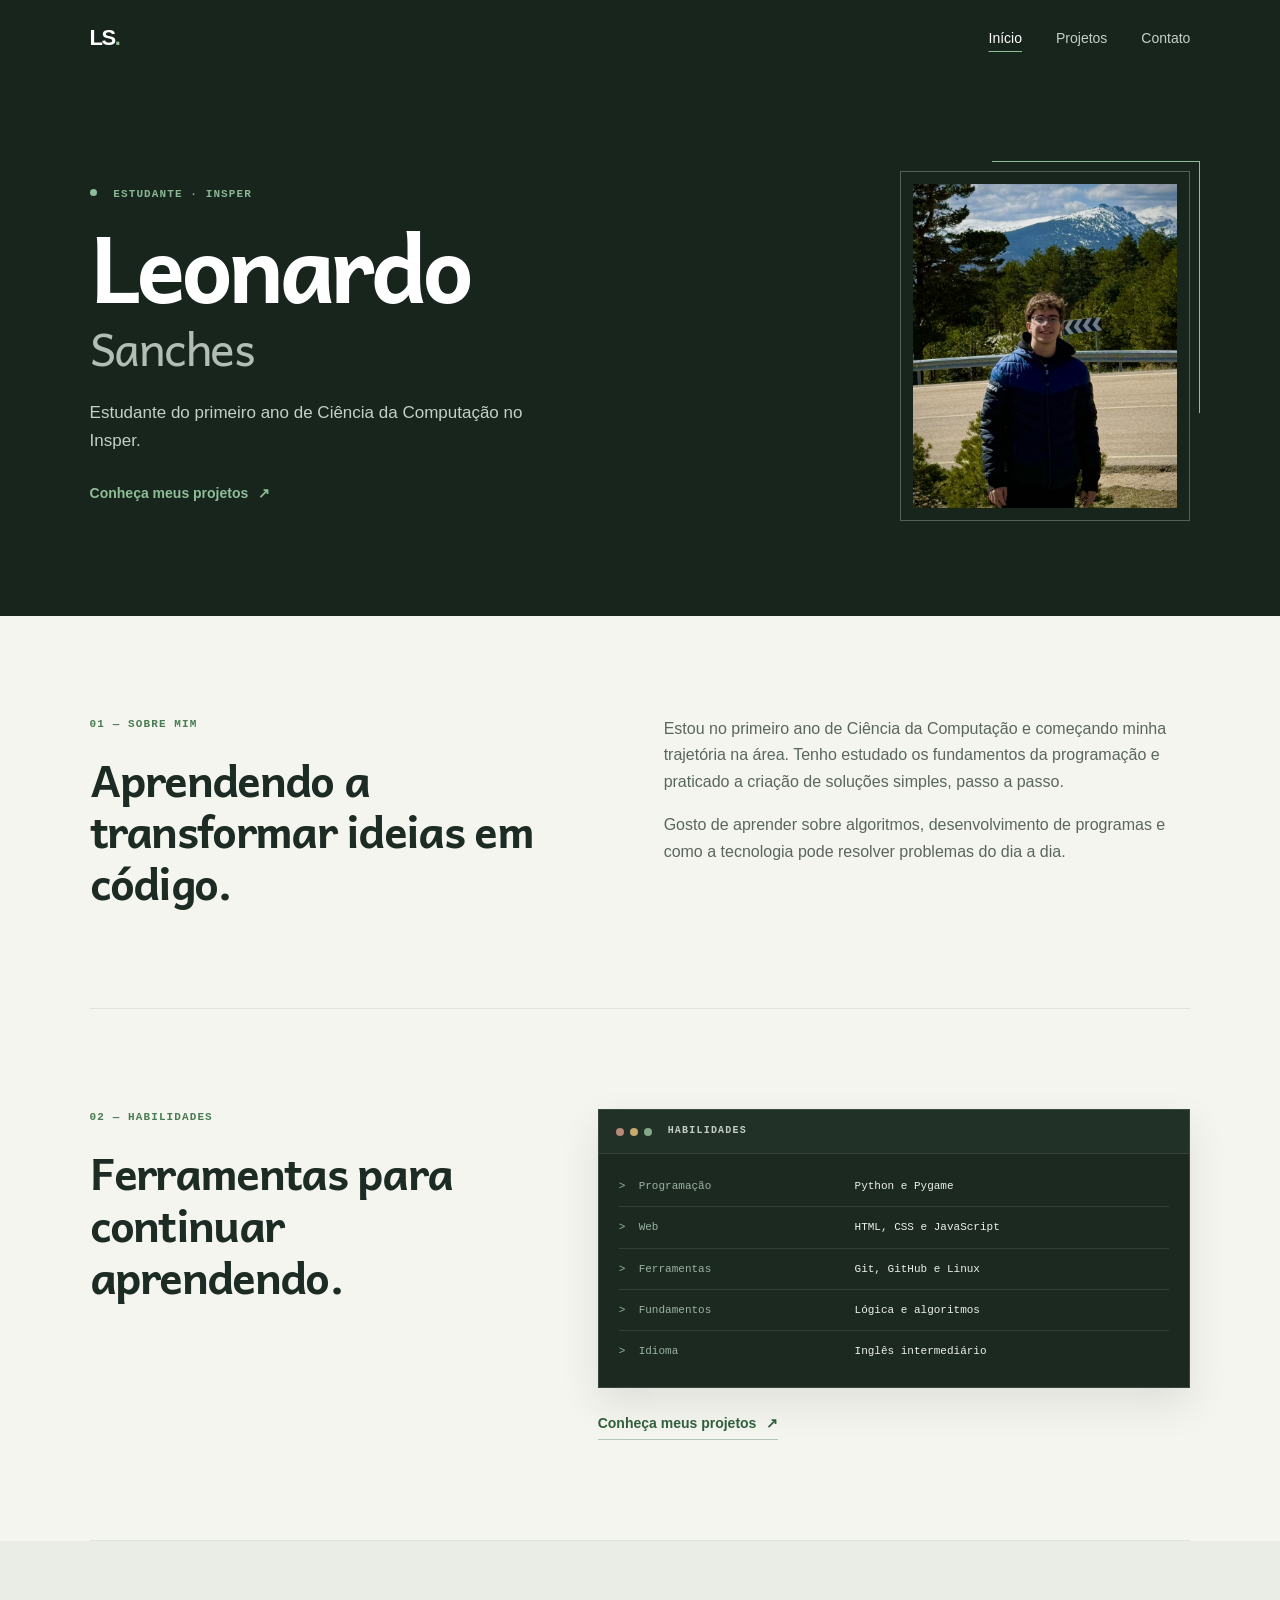
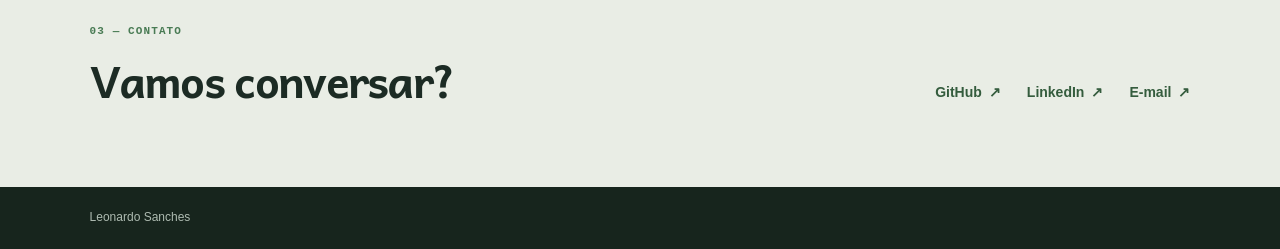
==== index.html @ 29118e79 "First Commit" ====
<!DOCTYPE html>
<html lang="pt-BR">
<head>
    <meta charset="UTF-8">
    <meta name="viewport" content="width=device-width, initial-scale=1.0">
    <meta name="description" content="Portfólio de Leonardo Sanches, estudante de Ciência da Computação no Insper.">
    <title>Leonardo Sanches — Portfólio</title>
    <link rel="stylesheet" href="style.css">
</head>
<body>
    <header class="site-header">
        <nav class="navigation" aria-label="Navegação principal">
            <a class="wordmark" href="index.html" aria-label="Leonardo Sanches, página inicial">LS<span>.</span></a>
            <ul class="navigation-links">
                <li><a class="active" href="index.html" aria-current="page">Início</a></li>
                <li><a href="projetos.html">Projetos</a></li>
                <li><a href="#contato">Contato</a></li>
            </ul>
        </nav>
    </header>

    <main>
        <section class="hero">
            <div class="hero-content">
                <p class="eyebrow"><span class="status-dot"></span> ESTUDANTE · INSPER</p>
                <h1>Leonardo <span>Sanches</span></h1>
                <p class="hero-description">Estudante do primeiro ano de Ciência da Computação no Insper.</p>
                <a class="text-link hero-link" href="projetos.html">Conheça meus projetos <span aria-hidden="true">↗</span></a>
            </div>
            <div class="portrait-frame">
                <img src="fotos/foto.jpeg" alt="Retrato de Leonardo Sanches">
            </div>
        </section>

        <section class="content-section about-section" id="sobre">
            <div class="section-heading">
                <p class="section-label">01 — SOBRE MIM</p>
                <h2>Aprendendo a transformar ideias em código.</h2>
            </div>
            <div class="about-copy">
                <p>Estou no primeiro ano de Ciência da Computação e começando minha trajetória na área. Tenho estudado os fundamentos da programação e praticado a criação de soluções simples, passo a passo.</p>
                <p>Gosto de aprender sobre algoritmos, desenvolvimento de programas e como a tecnologia pode resolver problemas do dia a dia.</p>
            </div>
        </section>

        <section class="content-section skills-section" id="habilidades">
            <div class="section-heading">
                <p class="section-label">02 — HABILIDADES</p>
                <h2>Ferramentas para continuar aprendendo.</h2>
            </div>
            <div class="skills-content">
                <div class="terminal" aria-label="Habilidades de Leonardo">
                    <div class="terminal-header">
                        <div class="terminal-controls" aria-hidden="true">
                            <span></span>
                            <span></span>
                            <span></span>
                        </div>
                        <p>HABILIDADES</p>
                    </div>
                    <ul class="terminal-list">
                        <li><span class="terminal-prompt" aria-hidden="true">&gt;</span><span class="terminal-category">Programação</span><span class="terminal-value">Python e Pygame</span></li>
                        <li><span class="terminal-prompt" aria-hidden="true">&gt;</span><span class="terminal-category">Web</span><span class="terminal-value">HTML, CSS e JavaScript</span></li>
                        <li><span class="terminal-prompt" aria-hidden="true">&gt;</span><span class="terminal-category">Ferramentas</span><span class="terminal-value">Git, GitHub e Linux</span></li>
                        <li><span class="terminal-prompt" aria-hidden="true">&gt;</span><span class="terminal-category">Fundamentos</span><span class="terminal-value">Lógica e algoritmos</span></li>
                        <li><span class="terminal-prompt" aria-hidden="true">&gt;</span><span class="terminal-category">Idioma</span><span class="terminal-value">Inglês intermediário</span></li>
                    </ul>
                </div>
                <a class="text-link skills-link" href="projetos.html">Conheça meus projetos <span aria-hidden="true">↗</span></a>
            </div>
        </section>

        <section class="contact-section" id="contato">
            <div>
                <p class="section-label">03 — CONTATO</p>
                <h2>Vamos conversar?</h2>
            </div>
            <ul class="contact-links">
                <li><a href="https://github.com/SanchesLPS" target="_blank" rel="noopener noreferrer">GitHub <span aria-hidden="true">↗</span></a></li>
                <li><a href="https://www.linkedin.com/in/leonardo-parpinelli-sanches-85a419358" target="_blank" rel="noopener noreferrer">LinkedIn <span aria-hidden="true">↗</span></a></li>
                <li><a href="mailto:leoparpis@gmail.com">E-mail <span aria-hidden="true">↗</span></a></li>
            </ul>
        </section>
    </main>

    <footer class="site-footer">
        <p>Leonardo Sanches</p>
    </footer>
</body>
</html>
---- style.css ----
@font-face {
    font-family: "Andika";
    src: url("Font/Andika/Andika-Regular.ttf") format("truetype");
    font-style: normal;
    font-weight: 400;
    font-display: swap;
}

@font-face {
    font-family: "Andika";
    src: url("Font/Andika/Andika-Bold.ttf") format("truetype");
    font-style: normal;
    font-weight: 700;
    font-display: swap;
}

:root {
    color-scheme: light;
    --ink: #1c2b24;
    --ink-soft: #59665e;
    --forest: #17251d;
    --green: #8fbd98;
    --paper: #f5f5ef;
    --white: #ffffff;
    --line: #dfe3db;
    --mono: "SFMono-Regular", Consolas, "Liberation Mono", monospace;
    --sans: "Segoe UI", "Helvetica Neue", Arial, sans-serif;
    --display: "Andika", "Segoe UI", sans-serif;
}

* {
    box-sizing: border-box;
}

html {
    scroll-behavior: smooth;
}

body {
    margin: 0;
    background: var(--paper);
    color: var(--ink);
    font-family: var(--sans);
    font-size: 16px;
    line-height: 1.65;
}

a {
    color: inherit;
    text-decoration: none;
}

a:focus-visible {
    outline: 2px solid var(--green);
    outline-offset: 5px;
}

.site-header {
    position: relative;
    z-index: 1;
    background: var(--forest);
    color: var(--white);
}

.navigation {
    display: flex;
    align-items: center;
    justify-content: space-between;
    width: min(1120px, 86%);
    min-height: 76px;
    margin: 0 auto;
}

.wordmark {
    font-size: 22px;
    font-weight: 750;
    letter-spacing: -1.5px;
}

.wordmark span,
.projects-intro h1 span {
    color: var(--green);
}

.navigation-links {
    display: flex;
    gap: 34px;
    margin: 0;
    padding: 0;
    list-style: none;
}

.navigation-links a {
    color: #c6d0c8;
    font-size: 14px;
    transition: color 160ms ease;
}

.navigation-links a:hover,
.navigation-links a.active {
    color: var(--white);
}

.navigation-links a.active {
    text-decoration: underline;
    text-decoration-color: var(--green);
    text-underline-offset: 8px;
}

.hero {
    position: relative;
    display: flex;
    align-items: center;
    justify-content: space-between;
    gap: 56px;
    min-height: 540px;
    padding: 72px max(7%, calc((100% - 1120px) / 2));
    overflow: hidden;
    background: var(--forest);
    color: var(--white);
}

.hero-content {
    max-width: 620px;
}

.eyebrow,
.section-label {
    margin: 0 0 18px;
    color: #89b694;
    font-family: var(--mono);
    font-size: 11px;
    font-weight: 700;
    letter-spacing: 1.1px;
    line-height: 1.5;
}

.status-dot {
    display: inline-block;
    width: 7px;
    height: 7px;
    margin: 0 9px 1px 0;
    border-radius: 50%;
    background: var(--green);
}

.hero h1 {
    margin: 0;
    font-family: var(--display);
    font-size: clamp(54px, 8vw, 92px);
    font-weight: 650;
    letter-spacing: -5px;
    line-height: 0.98;
}

.hero h1 span {
    display: block;
    margin-top: 14px;
    color: #b2beb5;
    font-size: 0.5em;
    font-weight: 400;
    letter-spacing: -1.5px;
}

.hero-description {
    max-width: 470px;
    margin: 29px 0 25px;
    color: #c4d0c6;
    font-size: 17px;
}

.text-link {
    display: inline-flex;
    align-items: center;
    gap: 10px;
    color: #315f3d;
    font-size: 14px;
    font-weight: 650;
}

.text-link span,
.contact-links span {
    transition: transform 160ms ease;
}

.text-link:hover span,
.contact-links a:hover span {
    transform: translate(3px, -2px);
}

.hero-link {
    color: var(--green);
}

.portrait-frame {
    position: relative;
    flex: 0 0 290px;
    width: 290px;
    height: 350px;
    padding: 12px;
    border: 1px solid #536158;
}

.portrait-frame::before {
    position: absolute;
    top: -11px;
    right: -11px;
    width: 72%;
    height: 72%;
    border-top: 1px solid var(--green);
    border-right: 1px solid var(--green);
    content: "";
}

.portrait-frame img {
    display: block;
    width: 100%;
    height: 100%;
    object-fit: cover;
    object-position: center;
}

.content-section {
    width: min(1120px, 86%);
    margin: 0 auto;
    padding: 100px 0;
    border-bottom: 1px solid var(--line);
}

.about-section {
    display: grid;
    grid-template-columns: 0.9fr 1fr;
    gap: 100px;
}

.section-label {
    margin-bottom: 20px;
    color: #497b54;
}

.section-heading h2,
.contact-section h2 {
    margin: 0;
    font-family: var(--display);
    font-size: clamp(30px, 4vw, 44px);
    font-weight: 550;
    letter-spacing: -1.7px;
    line-height: 1.18;
}

.about-copy {
    max-width: 540px;
    color: var(--ink-soft);
}

.about-copy p {
    margin: 0 0 17px;
}

.about-copy h3 {
    margin: 33px 0 12px;
    color: var(--ink);
    font-size: 15px;
}

.technology-list {
    display: flex;
    flex-wrap: wrap;
    gap: 9px;
    margin: 0;
    padding: 0;
    list-style: none;
}

.technology-list li {
    padding: 5px 11px;
    border: 1px solid #d4ddd4;
    border-radius: 2px;
    color: #45634b;
    font-family: var(--mono);
    font-size: 11px;
}

.project-information .section-label span {
    padding: 0 5px;
    color: #a2b3a5;
}

.skills-section {
    display: grid;
    grid-template-columns: 0.85fr 1.15fr;
    align-items: start;
    gap: 70px;
}

.skills-section .section-heading h2 {
    max-width: 390px;
}

.skills-content {
    display: grid;
    justify-items: start;
    gap: 24px;
}

.terminal {
    width: 100%;
    overflow: hidden;
    border: 1px solid #39483e;
    background: #1b2921;
    box-shadow: 0 16px 36px rgb(28 43 36 / 10%);
}

.terminal-header {
    display: flex;
    align-items: center;
    gap: 16px;
    min-height: 44px;
    padding: 0 17px;
    border-bottom: 1px solid #35443a;
    background: #223128;
}

.terminal-controls {
    display: flex;
    gap: 6px;
}

.terminal-controls span {
    width: 8px;
    height: 8px;
    border-radius: 50%;
    background: #718276;
}

.terminal-controls span:first-child {
    background: #b88979;
}

.terminal-controls span:nth-child(2) {
    background: #c7aa70;
}

.terminal-controls span:last-child {
    background: #83a78b;
}

.terminal-header p {
    margin: 0;
    color: #c2cec4;
    font-family: var(--mono);
    font-size: 10px;
    font-weight: 700;
    letter-spacing: 1.2px;
}

.terminal-list {
    display: grid;
    gap: 0;
    margin: 0;
    padding: 12px 20px 16px;
    list-style: none;
}

.terminal-list li {
    display: grid;
    grid-template-columns: 14px minmax(78px, 0.8fr) 1.2fr;
    align-items: baseline;
    gap: 6px;
    padding: 11px 0;
    border-bottom: 1px solid #304036;
    font-family: var(--mono);
    font-size: 11px;
    overflow-wrap: anywhere;
}

.terminal-list li:last-child {
    border-bottom: 0;
}

.terminal-prompt {
    color: var(--green);
}

.terminal-category {
    color: #9bb39f;
}

.terminal-value {
    color: #edf1eb;
}

.skills-link {
    padding-bottom: 4px;
    border-bottom: 1px solid #b2c7b4;
}

.contact-section {
    display: flex;
    align-items: end;
    justify-content: space-between;
    gap: 48px;
    padding: 82px max(7%, calc((100% - 1120px) / 2));
    background: #e9ede5;
}

.contact-section .section-label {
    margin-bottom: 14px;
}

.contact-links {
    display: flex;
    gap: 26px;
    margin: 0;
    padding: 0;
    list-style: none;
}

.contact-links a {
    display: inline-flex;
    align-items: center;
    gap: 7px;
    color: #345c3d;
    font-size: 14px;
    font-weight: 600;
}

.site-footer {
    display: flex;
    justify-content: space-between;
    gap: 20px;
    padding: 21px 7%;
    background: var(--forest);
    color: #aebbb1;
    font-size: 12px;
}

.site-footer p {
    margin: 0;
}

.site-footer a:hover {
    color: var(--white);
}

.projects-intro {
    padding: 92px max(7%, calc((100% - 1120px) / 2)) 74px;
    background: var(--forest);
    color: var(--white);
}

.projects-intro .section-label {
    margin-bottom: 18px;
}

.projects-intro h1 {
    margin: 0;
    font-family: var(--display);
    font-size: clamp(54px, 8vw, 82px);
    font-weight: 600;
    letter-spacing: -4px;
    line-height: 1;
}

.projects-intro > p:last-child {
    max-width: 510px;
    margin: 22px 0 0;
    color: #c4d0c6;
    font-size: 17px;
}

.projects-section {
    display: grid;
    gap: 30px;
    padding-top: 65px;
}

.project-card {
    display: grid;
    grid-template-columns: 0.9fr 1.1fr;
    min-height: 275px;
    border: 1px solid var(--line);
    background: #eeefe8;
}

.project-artwork,
.project-placeholder {
    display: grid;
    min-height: 275px;
    place-items: center;
    overflow: hidden;
    background: #dce3d7;
}

.project-artwork img {
    display: block;
    width: 100%;
    height: 100%;
    object-fit: cover;
}

.project-information {
    align-self: center;
    padding: 38px 48px;
}

.project-information .section-label {
    margin-bottom: 13px;
}

.project-information h2 {
    margin: 0 0 11px;
    font-family: var(--display);
    font-size: 28px;
    font-weight: 550;
    letter-spacing: -0.8px;
}

.project-information > p:not(.section-label) {
    max-width: 450px;
    margin: 0 0 20px;
    color: var(--ink-soft);
    font-size: 14px;
}

.project-placeholder {
    background: #e4e8df;
    color: #67816c;
}

.project-placeholder span {
    display: grid;
    width: 82px;
    height: 82px;
    place-items: center;
    border: 1px solid #b6c6b8;
    border-radius: 50%;
    font-family: var(--mono);
    font-size: 24px;
}

.portfolio-placeholder {
    background: #e8e8e0;
}

@media (max-width: 760px) {
    .hero {
        gap: 34px;
        min-height: 480px;
        padding-top: 65px;
        padding-bottom: 80px;
    }

    .portrait-frame {
        flex-basis: 220px;
        width: 220px;
        height: 280px;
    }

    .about-section {
        gap: 48px;
    }

    .project-information {
        padding: 30px;
    }

    .skills-section {
        grid-template-columns: 1fr;
        gap: 28px;
    }

    .contact-section {
        align-items: flex-start;
        flex-direction: column;
        gap: 28px;
    }
}

@media (max-width: 560px) {
    .navigation {
        width: 88%;
        min-height: 68px;
    }

    .navigation-links {
        gap: 20px;
    }

    .navigation-links a {
        font-size: 13px;
    }

    .hero {
        align-items: flex-start;
        flex-direction: column-reverse;
        gap: 34px;
        padding: 42px 7% 68px;
    }

    .hero h1 {
        font-size: clamp(54px, 15vw, 76px);
        letter-spacing: -3px;
    }

    .hero h1 span {
        margin-top: 9px;
    }

    .hero-description {
        margin-top: 20px;
        font-size: 16px;
    }

    .portrait-frame {
        flex-basis: auto;
        width: 170px;
        height: 205px;
        margin-left: auto;
    }

    .content-section {
        width: 86%;
        padding: 70px 0;
    }

    .about-section {
        grid-template-columns: 1fr;
        gap: 28px;
    }

    .section-heading h2,
    .contact-section h2 {
        font-size: 32px;
    }

    .project-card {
        grid-template-columns: 1fr;
    }

    .contact-section {
        padding: 64px 7%;
    }

    .contact-links {
        flex-wrap: wrap;
        gap: 14px 24px;
    }

    .site-footer {
        padding: 20px 7%;
    }

    .projects-intro {
        padding: 70px 7% 58px;
    }

    .projects-intro h1 {
        font-size: 62px;
        letter-spacing: -3px;
    }

    .projects-section {
        gap: 22px;
        padding-top: 44px;
    }

    .project-artwork,
    .project-placeholder {
        min-height: 220px;
        max-height: 270px;
    }

    .project-information {
        padding: 26px;
    }
}

@media (prefers-reduced-motion: reduce) {
    html {
        scroll-behavior: auto;
    }

    *,
    *::before,
    *::after {
        transition-duration: 0.01ms !important;
    }
}
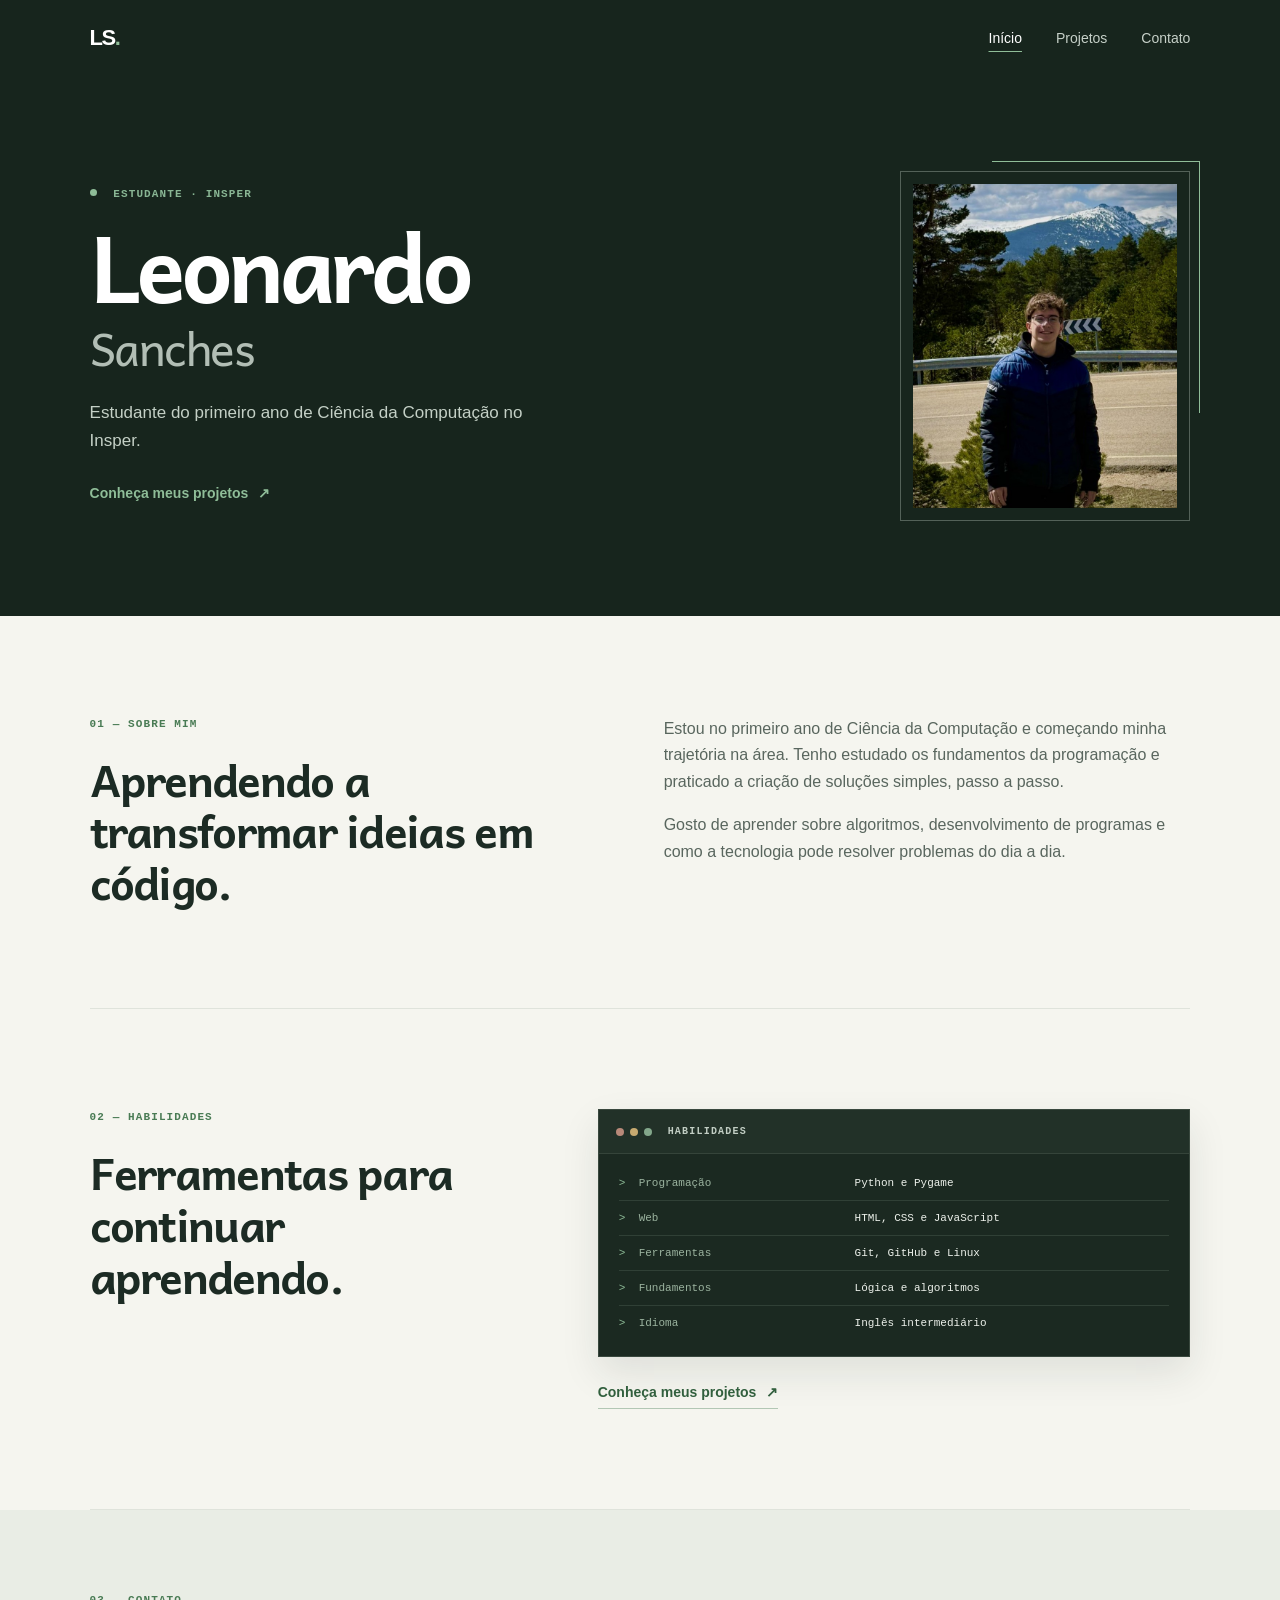
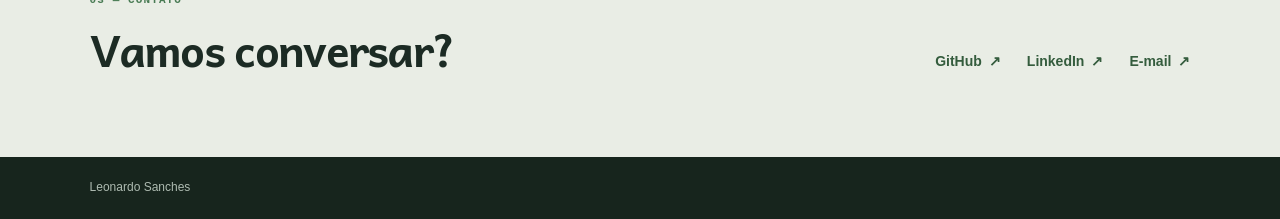
==== commit ad348ac5: "Refatorando o css" ====
--- a/index.html
+++ b/index.html
@@ -12,7 +12,7 @@
         <nav class="navigation" aria-label="Navegação principal">
             <a class="wordmark" href="index.html" aria-label="Leonardo Sanches, página inicial">LS<span>.</span></a>
             <ul class="navigation-links">
-                <li><a class="active" href="index.html" aria-current="page">Início</a></li>
+                <li><a href="index.html" aria-current="page">Início</a></li>
                 <li><a href="projetos.html">Projetos</a></li>
                 <li><a href="#contato">Contato</a></li>
             </ul>
--- a/style.css
+++ b/style.css
@@ -19,54 +19,47 @@
     --ink: #1c2b24;
     --ink-soft: #59665e;
     --forest: #17251d;
+    --forest-light: #223128;
     --green: #8fbd98;
+    --green-muted: #89b694;
+    --green-dark: #315f3d;
     --paper: #f5f5ef;
-    --white: #ffffff;
+    --surface: #eeefe8;
+    --surface-green: #e9ede5;
     --line: #dfe3db;
     --mono: "SFMono-Regular", Consolas, "Liberation Mono", monospace;
     --sans: "Segoe UI", "Helvetica Neue", Arial, sans-serif;
     --display: "Andika", "Segoe UI", sans-serif;
-}
-
-* {
-    box-sizing: border-box;
-}
-
-html {
-    scroll-behavior: smooth;
-}
-
+    --content-width: 1120px;
+    --content-gutter: 7%;
+}
+
+* { box-sizing: border-box; }
+html { scroll-behavior: smooth; }
 body {
     margin: 0;
     background: var(--paper);
     color: var(--ink);
-    font-family: var(--sans);
-    font-size: 16px;
-    line-height: 1.65;
-}
-
-a {
-    color: inherit;
-    text-decoration: none;
-}
-
-a:focus-visible {
-    outline: 2px solid var(--green);
-    outline-offset: 5px;
-}
-
-.site-header {
-    position: relative;
-    z-index: 1;
-    background: var(--forest);
-    color: var(--white);
-}
+    font: 16px/1.65 var(--sans);
+}
+
+a { color: inherit; text-decoration: none; }
+a:focus-visible { outline: 2px solid var(--green); outline-offset: 5px; }
+
+.site-header,
+.hero,
+.projects-intro,
+.site-footer { background: var(--forest); }
+
+.site-header,
+.hero,
+.projects-intro { color: #fff; }
 
 .navigation {
     display: flex;
     align-items: center;
     justify-content: space-between;
-    width: min(1120px, 86%);
+    width: min(var(--content-width), 86%);
     min-height: 76px;
     margin: 0 auto;
 }
@@ -78,9 +71,7 @@
 }
 
 .wordmark span,
-.projects-intro h1 span {
-    color: var(--green);
-}
+.projects-intro h1 span { color: var(--green); }
 
 .navigation-links {
     display: flex;
@@ -97,42 +88,37 @@
 }
 
 .navigation-links a:hover,
-.navigation-links a.active {
-    color: var(--white);
-}
-
-.navigation-links a.active {
+.navigation-links [aria-current="page"] { color: #fff; }
+
+.navigation-links [aria-current="page"] {
     text-decoration: underline;
     text-decoration-color: var(--green);
     text-underline-offset: 8px;
 }
 
 .hero {
-    position: relative;
     display: flex;
     align-items: center;
     justify-content: space-between;
     gap: 56px;
     min-height: 540px;
-    padding: 72px max(7%, calc((100% - 1120px) / 2));
+    padding: 72px max(var(--content-gutter), calc((100% - var(--content-width)) / 2));
     overflow: hidden;
-    background: var(--forest);
-    color: var(--white);
-}
-
-.hero-content {
-    max-width: 620px;
-}
+}
+
+.hero-content { max-width: 620px; }
 
 .eyebrow,
 .section-label {
     margin: 0 0 18px;
-    color: #89b694;
-    font-family: var(--mono);
-    font-size: 11px;
-    font-weight: 700;
+    color: var(--green-muted);
+    font: 700 11px/1.5 var(--mono);
     letter-spacing: 1.1px;
-    line-height: 1.5;
+}
+
+.section-label {
+    margin-bottom: 20px;
+    color: #497b54;
 }
 
 .status-dot {
@@ -146,11 +132,8 @@
 
 .hero h1 {
     margin: 0;
-    font-family: var(--display);
-    font-size: clamp(54px, 8vw, 92px);
-    font-weight: 650;
+    font: 650 clamp(54px, 8vw, 92px)/0.98 var(--display);
     letter-spacing: -5px;
-    line-height: 0.98;
 }
 
 .hero h1 span {
@@ -173,24 +156,18 @@
     display: inline-flex;
     align-items: center;
     gap: 10px;
-    color: #315f3d;
+    color: var(--green-dark);
     font-size: 14px;
     font-weight: 650;
 }
 
 .text-link span,
-.contact-links span {
-    transition: transform 160ms ease;
-}
+.contact-links span { transition: transform 160ms ease; }
 
 .text-link:hover span,
-.contact-links a:hover span {
-    transform: translate(3px, -2px);
-}
-
-.hero-link {
-    color: var(--green);
-}
+.contact-links a:hover span { transform: translate(3px, -2px); }
+
+.hero-link { color: var(--green); }
 
 .portrait-frame {
     position: relative;
@@ -212,40 +189,35 @@
     content: "";
 }
 
-.portrait-frame img {
+.portrait-frame img,
+.project-artwork img {
     display: block;
     width: 100%;
     height: 100%;
     object-fit: cover;
-    object-position: center;
 }
 
 .content-section {
-    width: min(1120px, 86%);
+    width: min(var(--content-width), 86%);
     margin: 0 auto;
     padding: 100px 0;
     border-bottom: 1px solid var(--line);
 }
 
-.about-section {
-    display: grid;
-    grid-template-columns: 0.9fr 1fr;
-    gap: 100px;
-}
-
-.section-label {
-    margin-bottom: 20px;
-    color: #497b54;
-}
+.about-section,
+.skills-section {
+    display: grid;
+    align-items: start;
+}
+
+.about-section { grid-template-columns: 0.9fr 1fr; gap: 100px; }
+.skills-section { grid-template-columns: 0.85fr 1.15fr; gap: 70px; }
 
 .section-heading h2,
 .contact-section h2 {
     margin: 0;
-    font-family: var(--display);
-    font-size: clamp(30px, 4vw, 44px);
-    font-weight: 550;
+    font: 550 clamp(30px, 4vw, 44px)/1.18 var(--display);
     letter-spacing: -1.7px;
-    line-height: 1.18;
 }
 
 .about-copy {
@@ -253,49 +225,8 @@
     color: var(--ink-soft);
 }
 
-.about-copy p {
-    margin: 0 0 17px;
-}
-
-.about-copy h3 {
-    margin: 33px 0 12px;
-    color: var(--ink);
-    font-size: 15px;
-}
-
-.technology-list {
-    display: flex;
-    flex-wrap: wrap;
-    gap: 9px;
-    margin: 0;
-    padding: 0;
-    list-style: none;
-}
-
-.technology-list li {
-    padding: 5px 11px;
-    border: 1px solid #d4ddd4;
-    border-radius: 2px;
-    color: #45634b;
-    font-family: var(--mono);
-    font-size: 11px;
-}
-
-.project-information .section-label span {
-    padding: 0 5px;
-    color: #a2b3a5;
-}
-
-.skills-section {
-    display: grid;
-    grid-template-columns: 0.85fr 1.15fr;
-    align-items: start;
-    gap: 70px;
-}
-
-.skills-section .section-heading h2 {
-    max-width: 390px;
-}
+.about-copy p { margin: 0 0 17px; }
+.skills-section .section-heading h2 { max-width: 390px; }
 
 .skills-content {
     display: grid;
@@ -318,13 +249,10 @@
     min-height: 44px;
     padding: 0 17px;
     border-bottom: 1px solid #35443a;
-    background: #223128;
-}
-
-.terminal-controls {
-    display: flex;
-    gap: 6px;
-}
+    background: var(--forest-light);
+}
+
+.terminal-controls { display: flex; gap: 6px; }
 
 .terminal-controls span {
     width: 8px;
@@ -333,30 +261,19 @@
     background: #718276;
 }
 
-.terminal-controls span:first-child {
-    background: #b88979;
-}
-
-.terminal-controls span:nth-child(2) {
-    background: #c7aa70;
-}
-
-.terminal-controls span:last-child {
-    background: #83a78b;
-}
+.terminal-controls span:first-child { background: #b88979; }
+.terminal-controls span:nth-child(2) { background: #c7aa70; }
+.terminal-controls span:last-child { background: #83a78b; }
 
 .terminal-header p {
     margin: 0;
     color: #c2cec4;
-    font-family: var(--mono);
-    font-size: 10px;
-    font-weight: 700;
+    font: 700 10px var(--mono);
     letter-spacing: 1.2px;
 }
 
 .terminal-list {
     display: grid;
-    gap: 0;
     margin: 0;
     padding: 12px 20px 16px;
     list-style: none;
@@ -369,26 +286,14 @@
     gap: 6px;
     padding: 11px 0;
     border-bottom: 1px solid #304036;
-    font-family: var(--mono);
-    font-size: 11px;
+    font: 11px var(--mono);
     overflow-wrap: anywhere;
 }
 
-.terminal-list li:last-child {
-    border-bottom: 0;
-}
-
-.terminal-prompt {
-    color: var(--green);
-}
-
-.terminal-category {
-    color: #9bb39f;
-}
-
-.terminal-value {
-    color: #edf1eb;
-}
+.terminal-list li:last-child { border-bottom: 0; }
+.terminal-prompt { color: var(--green); }
+.terminal-category { color: #9bb39f; }
+.terminal-value { color: #edf1eb; }
 
 .skills-link {
     padding-bottom: 4px;
@@ -400,13 +305,11 @@
     align-items: end;
     justify-content: space-between;
     gap: 48px;
-    padding: 82px max(7%, calc((100% - 1120px) / 2));
-    background: #e9ede5;
-}
-
-.contact-section .section-label {
-    margin-bottom: 14px;
-}
+    padding: 82px max(var(--content-gutter), calc((100% - var(--content-width)) / 2));
+    background: var(--surface-green);
+}
+
+.contact-section .section-label { margin-bottom: 14px; }
 
 .contact-links {
     display: flex;
@@ -429,37 +332,24 @@
     display: flex;
     justify-content: space-between;
     gap: 20px;
-    padding: 21px 7%;
-    background: var(--forest);
+    padding: 21px var(--content-gutter);
     color: #aebbb1;
     font-size: 12px;
 }
 
-.site-footer p {
-    margin: 0;
-}
-
-.site-footer a:hover {
-    color: var(--white);
-}
+.site-footer p { margin: 0; }
+.site-footer a:hover { color: #fff; }
 
 .projects-intro {
-    padding: 92px max(7%, calc((100% - 1120px) / 2)) 74px;
-    background: var(--forest);
-    color: var(--white);
-}
-
-.projects-intro .section-label {
-    margin-bottom: 18px;
-}
+    padding: 92px max(var(--content-gutter), calc((100% - var(--content-width)) / 2)) 74px;
+}
+
+.projects-intro .section-label { margin-bottom: 18px; }
 
 .projects-intro h1 {
     margin: 0;
-    font-family: var(--display);
-    font-size: clamp(54px, 8vw, 82px);
-    font-weight: 600;
+    font: 600 clamp(54px, 8vw, 82px)/1 var(--display);
     letter-spacing: -4px;
-    line-height: 1;
 }
 
 .projects-intro > p:last-child {
@@ -480,7 +370,7 @@
     grid-template-columns: 0.9fr 1.1fr;
     min-height: 275px;
     border: 1px solid var(--line);
-    background: #eeefe8;
+    background: var(--surface);
 }
 
 .project-artwork,
@@ -492,27 +382,12 @@
     background: #dce3d7;
 }
 
-.project-artwork img {
-    display: block;
-    width: 100%;
-    height: 100%;
-    object-fit: cover;
-}
-
-.project-information {
-    align-self: center;
-    padding: 38px 48px;
-}
-
-.project-information .section-label {
-    margin-bottom: 13px;
-}
+.project-information { align-self: center; padding: 38px 48px; }
+.project-information .section-label { margin-bottom: 13px; }
 
 .project-information h2 {
     margin: 0 0 11px;
-    font-family: var(--display);
-    font-size: 28px;
-    font-weight: 550;
+    font: 550 28px/1.2 var(--display);
     letter-spacing: -0.8px;
 }
 
@@ -523,10 +398,24 @@
     font-size: 14px;
 }
 
-.project-placeholder {
-    background: #e4e8df;
-    color: #67816c;
-}
+.technology-list {
+    display: flex;
+    flex-wrap: wrap;
+    gap: 9px;
+    margin: 0;
+    padding: 0;
+    list-style: none;
+}
+
+.technology-list li {
+    padding: 5px 11px;
+    border: 1px solid #d4ddd4;
+    border-radius: 2px;
+    color: #45634b;
+    font: 11px var(--mono);
+}
+
+.project-placeholder { background: #e4e8df; color: #67816c; }
 
 .project-placeholder span {
     display: grid;
@@ -535,61 +424,24 @@
     place-items: center;
     border: 1px solid #b6c6b8;
     border-radius: 50%;
-    font-family: var(--mono);
-    font-size: 24px;
-}
-
-.portfolio-placeholder {
-    background: #e8e8e0;
-}
+    font: 24px var(--mono);
+}
+
+.portfolio-placeholder { background: #e8e8e0; }
 
 @media (max-width: 760px) {
-    .hero {
-        gap: 34px;
-        min-height: 480px;
-        padding-top: 65px;
-        padding-bottom: 80px;
-    }
-
-    .portrait-frame {
-        flex-basis: 220px;
-        width: 220px;
-        height: 280px;
-    }
-
-    .about-section {
-        gap: 48px;
-    }
-
-    .project-information {
-        padding: 30px;
-    }
-
-    .skills-section {
-        grid-template-columns: 1fr;
-        gap: 28px;
-    }
-
-    .contact-section {
-        align-items: flex-start;
-        flex-direction: column;
-        gap: 28px;
-    }
+    .hero { gap: 34px; min-height: 480px; padding-top: 65px; padding-bottom: 80px; }
+    .portrait-frame { flex-basis: 220px; width: 220px; height: 280px; }
+    .about-section { gap: 48px; }
+    .skills-section { grid-template-columns: 1fr; gap: 28px; }
+    .project-information { padding: 30px; }
+    .contact-section { align-items: flex-start; flex-direction: column; gap: 28px; }
 }
 
 @media (max-width: 560px) {
-    .navigation {
-        width: 88%;
-        min-height: 68px;
-    }
-
-    .navigation-links {
-        gap: 20px;
-    }
-
-    .navigation-links a {
-        font-size: 13px;
-    }
+    .navigation { width: 88%; min-height: 68px; }
+    .navigation-links { gap: 20px; }
+    .navigation-links a { font-size: 13px; }
 
     .hero {
         align-items: flex-start;
@@ -598,92 +450,25 @@
         padding: 42px 7% 68px;
     }
 
-    .hero h1 {
-        font-size: clamp(54px, 15vw, 76px);
-        letter-spacing: -3px;
-    }
-
-    .hero h1 span {
-        margin-top: 9px;
-    }
-
-    .hero-description {
-        margin-top: 20px;
-        font-size: 16px;
-    }
-
-    .portrait-frame {
-        flex-basis: auto;
-        width: 170px;
-        height: 205px;
-        margin-left: auto;
-    }
-
-    .content-section {
-        width: 86%;
-        padding: 70px 0;
-    }
-
-    .about-section {
-        grid-template-columns: 1fr;
-        gap: 28px;
-    }
-
-    .section-heading h2,
-    .contact-section h2 {
-        font-size: 32px;
-    }
-
-    .project-card {
-        grid-template-columns: 1fr;
-    }
-
-    .contact-section {
-        padding: 64px 7%;
-    }
-
-    .contact-links {
-        flex-wrap: wrap;
-        gap: 14px 24px;
-    }
-
-    .site-footer {
-        padding: 20px 7%;
-    }
-
-    .projects-intro {
-        padding: 70px 7% 58px;
-    }
-
-    .projects-intro h1 {
-        font-size: 62px;
-        letter-spacing: -3px;
-    }
-
-    .projects-section {
-        gap: 22px;
-        padding-top: 44px;
-    }
-
-    .project-artwork,
-    .project-placeholder {
-        min-height: 220px;
-        max-height: 270px;
-    }
-
-    .project-information {
-        padding: 26px;
-    }
+    .hero h1 { font-size: clamp(54px, 15vw, 76px); letter-spacing: -3px; }
+    .hero h1 span { margin-top: 9px; }
+    .hero-description { margin-top: 20px; font-size: 16px; }
+    .portrait-frame { flex-basis: auto; width: 170px; height: 205px; margin-left: auto; }
+    .content-section { padding: 70px 0; }
+    .about-section { grid-template-columns: 1fr; gap: 28px; }
+    .section-heading h2, .contact-section h2 { font-size: 32px; }
+    .project-card { grid-template-columns: 1fr; }
+    .contact-section { padding: 64px 7%; }
+    .contact-links { flex-wrap: wrap; gap: 14px 24px; }
+    .site-footer { padding: 20px 7%; }
+    .projects-intro { padding: 70px 7% 58px; }
+    .projects-intro h1 { font-size: 62px; letter-spacing: -3px; }
+    .projects-section { gap: 22px; padding-top: 44px; }
+    .project-artwork, .project-placeholder { min-height: 220px; max-height: 270px; }
+    .project-information { padding: 26px; }
 }
 
 @media (prefers-reduced-motion: reduce) {
-    html {
-        scroll-behavior: auto;
-    }
-
-    *,
-    *::before,
-    *::after {
-        transition-duration: 0.01ms !important;
-    }
-}
+    html { scroll-behavior: auto; }
+    *, *::before, *::after { transition-duration: 0.01ms !important; }
+}
